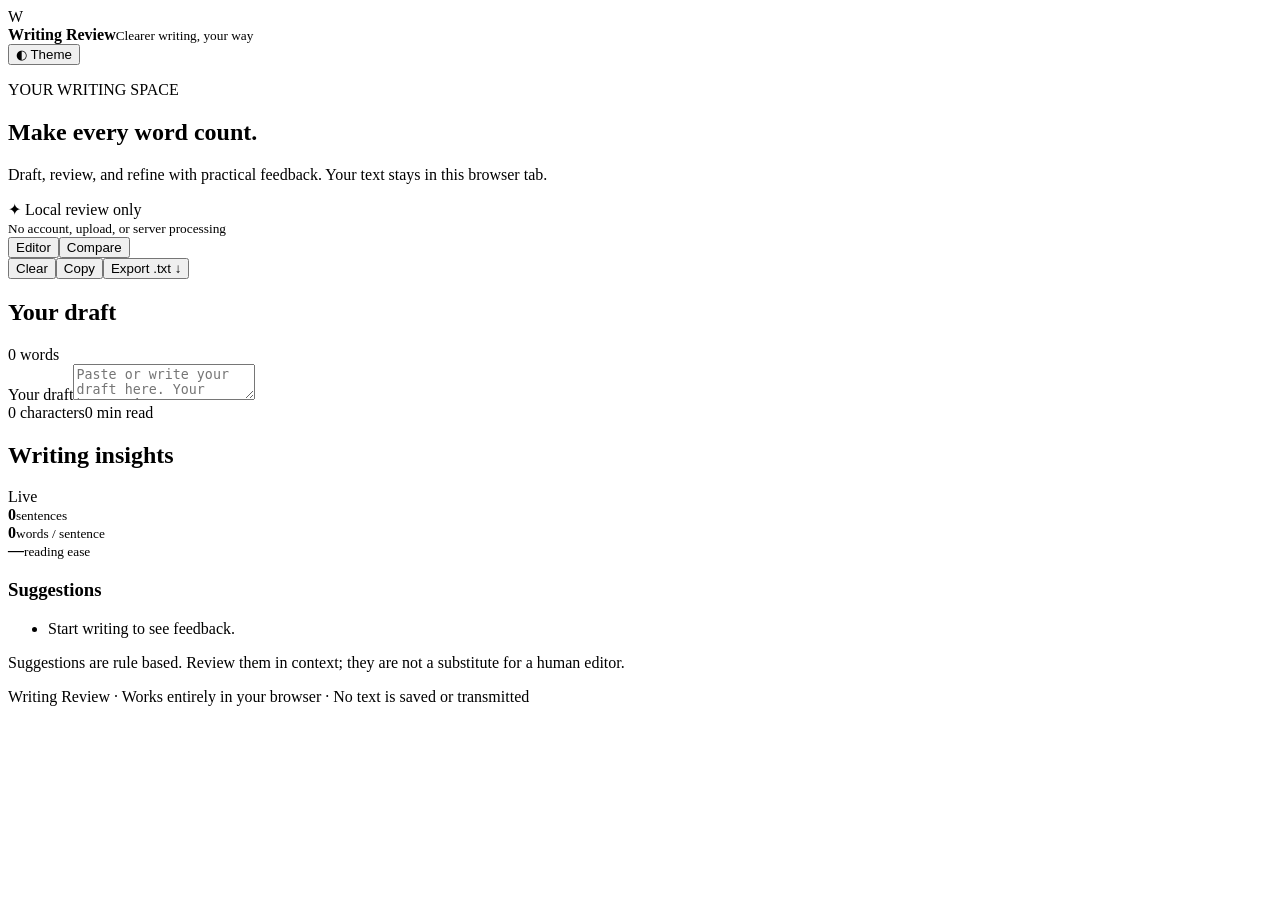
==== index.html @ 8631af70 "Add index.html" ====
<!doctype html>
<html lang="en">
<head>
  <meta charset="utf-8"><meta name="viewport" content="width=device-width,initial-scale=1">
  <title>Writing Review</title>
  <meta name="description" content="A private-in-your-browser writing review workspace.">
  <link rel="stylesheet" href="style.css">
</head>
<body>
  <header><div class="brand"><span class="mark">W</span><div><strong>Writing Review</strong><small>Clearer writing, your way</small></div></div><button id="theme" class="quiet" type="button" aria-label="Toggle color theme">◐ <span>Theme</span></button></header>
  <main>
    <section class="intro"><div><p class="eyebrow">YOUR WRITING SPACE</p><h1>Make every word count.</h1><p>Draft, review, and refine with practical feedback. Your text stays in this browser tab.</p></div><div class="privacy">✦ Local review only<br><small>No account, upload, or server processing</small></div></section>
    <div class="toolbar"><div class="tabs" role="tablist" aria-label="Workspace view"><button class="tab active" data-view="editor" role="tab" aria-selected="true">Editor</button><button class="tab" data-view="compare" role="tab" aria-selected="false">Compare</button></div><div class="actions"><button id="clear" class="quiet" type="button">Clear</button><button id="copy" class="quiet" type="button">Copy</button><button id="export" class="primary" type="button">Export .txt ↓</button></div></div>
    <div id="editor-view" class="workspace"><section class="panel editor"><div class="panel-head"><h2>Your draft</h2><span id="word-count">0 words</span></div><label class="sr-only" for="draft">Your draft</label><textarea id="draft" spellcheck="true" placeholder="Paste or write your draft here. Your browser’s spellchecker can help with spelling as you type."></textarea><div class="editor-foot"><span id="char-count">0 characters</span><span id="read-time">0 min read</span></div></section><aside class="panel feedback"><div class="panel-head"><h2>Writing insights</h2><span class="pill">Live</span></div><div class="metrics"><div><strong id="sentences">0</strong><small>sentences</small></div><div><strong id="avg-sentence">0</strong><small>words / sentence</small></div><div><strong id="reading-level">—</strong><small>reading ease</small></div></div><h3>Suggestions</h3><ul id="suggestions"><li>Start writing to see feedback.</li></ul><p class="note">Suggestions are rule based. Review them in context; they are not a substitute for a human editor.</p></aside></div>
    <div id="compare-view" class="workspace comparison" hidden><section class="panel"><div class="panel-head"><h2>Original</h2><span id="original-count">0 words</span></div><textarea id="original" aria-label="Original text" placeholder="Paste the original version here."></textarea></section><section class="panel"><div class="panel-head"><h2>Revised</h2><span id="revised-count">0 words</span></div><textarea id="revised" aria-label="Revised text" placeholder="Write or paste your revised version here."></textarea></section><p id="comparison-summary" class="comparison-summary">Add both versions to compare their length and readability.</p></div>
  </main><footer>Writing Review · Works entirely in your browser · No text is saved or transmitted</footer><div id="toast" role="status" aria-live="polite"></div><script src="script.js"></script>
</body></html>
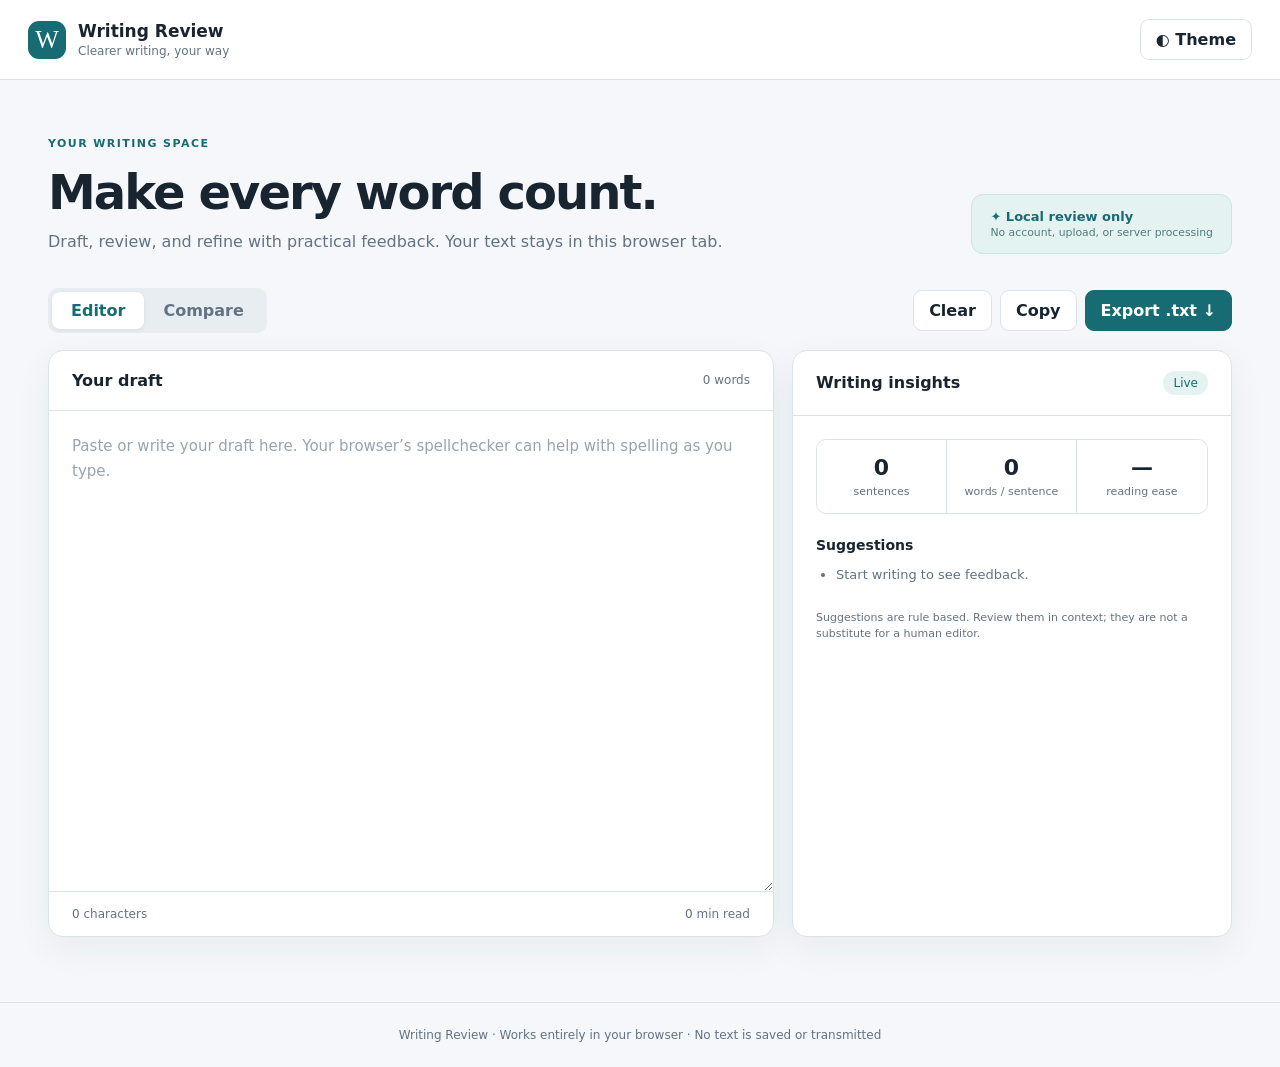
==== commit a2372640: "Restrict browser data access" ====
--- a/index.html
+++ b/index.html
@@ -2,6 +2,8 @@
 <html lang="en">
 <head>
   <meta charset="utf-8"><meta name="viewport" content="width=device-width,initial-scale=1">
+  <meta http-equiv="Content-Security-Policy" content="default-src 'none'; script-src 'self'; style-src 'self'; connect-src 'none'; img-src 'none'; font-src 'none'; object-src 'none'; form-action 'none'; base-uri 'none'">
+  <meta name="referrer" content="no-referrer">
   <title>Writing Review</title>
   <meta name="description" content="A private-in-your-browser writing review workspace.">
   <link rel="stylesheet" href="style.css">
--- a/style.css
+++ b/style.css
@@ -0,0 +1 @@
+:root{font-family:Inter,ui-sans-serif,system-ui,-apple-system,BlinkMacSystemFont,"Segoe UI",sans-serif;color:#182531;background:#f5f7fa;--card:#fff;--line:#dce3ea;--muted:#627383;--accent:#176b72;--soft:#e4f3f1;--shadow:0 12px 36px rgba(27,48,65,.06)}*{box-sizing:border-box}body{margin:0;min-height:100vh}button,textarea{font:inherit}button{cursor:pointer}header{height:80px;display:flex;align-items:center;justify-content:space-between;border-bottom:1px solid var(--line);padding:0 max(28px,calc((100vw - 1240px)/2));background:var(--card)}.brand{display:flex;align-items:center;gap:12px}.brand strong,.brand small{display:block}.brand strong{font-size:17px}.brand small{font-size:12px;color:var(--muted);margin-top:3px}.mark{width:38px;height:38px;border-radius:11px;background:#176b72;color:white;display:grid;place-items:center;font-family:Georgia,serif;font-size:25px}main{max-width:1240px;margin:auto;padding:45px 28px 65px}.intro{display:flex;align-items:end;justify-content:space-between;gap:24px;margin-bottom:34px}.eyebrow{color:var(--accent);font-weight:750;letter-spacing:.13em;font-size:11px}h1{font-size:clamp(31px,4vw,48px);letter-spacing:-.04em;margin:9px 0 10px}p{line-height:1.5}.intro p:last-child{color:var(--muted);margin:0}.privacy{background:var(--soft);border:1px solid #c9e7e2;border-radius:12px;padding:14px 18px;color:#176b72;font-size:13px;font-weight:700;white-space:nowrap}.privacy small{font-weight:400;color:#507d7d}.toolbar{display:flex;align-items:center;justify-content:space-between;gap:18px;margin-bottom:17px}.tabs{background:#e8edf1;border-radius:10px;padding:4px;display:flex}.tab{border:0;background:transparent;color:var(--muted);padding:9px 19px;border-radius:8px;font-weight:650}.tab.active{background:var(--card);color:var(--accent);box-shadow:0 1px 5px #0001}.actions{display:flex;gap:8px}.quiet,.primary{border-radius:9px;padding:10px 15px;font-weight:650}.quiet{background:var(--card);border:1px solid var(--line);color:inherit}.primary{background:var(--accent);color:white;border:1px solid var(--accent)}.workspace{display:grid;grid-template-columns:minmax(0,1.65fr) minmax(295px,1fr);gap:18px}.panel{background:var(--card);border:1px solid var(--line);border-radius:15px;box-shadow:var(--shadow);overflow:hidden}.panel-head{display:flex;justify-content:space-between;align-items:center;padding:20px 23px;border-bottom:1px solid var(--line)}h2{font-size:16px;margin:0}.panel-head span,.editor-foot{color:var(--muted);font-size:12px}.editor textarea{height:480px}.panel textarea{display:block;width:100%;resize:vertical;border:0;outline:none;background:transparent;color:inherit;padding:23px;line-height:1.7;font-size:15px}.panel textarea::placeholder{color:#97a4b0}.editor-foot{border-top:1px solid var(--line);display:flex;justify-content:space-between;padding:15px 23px}.feedback{padding-bottom:20px}.pill{background:var(--soft);color:var(--accent)!important;border-radius:20px;padding:5px 10px}.metrics{display:grid;grid-template-columns:repeat(3,1fr);margin:23px;border:1px solid var(--line);border-radius:10px}.metrics div{text-align:center;padding:15px 5px;border-right:1px solid var(--line)}.metrics div:last-child{border:0}.metrics strong,.metrics small{display:block}.metrics strong{font-size:22px}.metrics small{color:var(--muted);font-size:11px;margin-top:5px}.feedback h3{font-size:14px;margin:22px 23px 12px}.feedback ul{margin:0 23px;padding-left:20px;color:var(--muted);line-height:1.55;font-size:13px}.feedback li{margin-bottom:11px}.note{font-size:11px;color:var(--muted);margin:25px 23px 0}.comparison{grid-template-columns:1fr 1fr}.comparison textarea{height:420px}.comparison-summary{grid-column:1/-1;background:var(--soft);border-radius:9px;padding:13px 18px;margin:0;color:var(--accent);font-size:13px}footer{text-align:center;color:var(--muted);font-size:12px;padding:25px;border-top:1px solid var(--line)}#toast{position:fixed;bottom:20px;right:20px;background:#243b40;color:white;border-radius:9px;padding:11px 16px;opacity:0;pointer-events:none;transition:opacity .2s}#toast.show{opacity:1}.sr-only{position:absolute;width:1px;height:1px;padding:0;margin:-1px;overflow:hidden;clip:rect(0,0,0,0);white-space:nowrap;border:0}[hidden]{display:none!important}:root.dark{color:#e8f0f2;background:#101b21;--card:#192a32;--line:#33454d;--muted:#a9b8c0;--accent:#70d4cc;--soft:#1e4144;--shadow:none}.dark .mark,.dark .primary{background:#287e7d;color:white;border-color:#287e7d}.dark .privacy{border-color:#336b69;color:#a5ebe4}.dark .privacy small{color:#b6d2d1}.dark .tabs{background:#263941}.dark .panel textarea::placeholder{color:#80949d}@media(max-width:850px){.workspace{grid-template-columns:1fr}.intro{align-items:start}.privacy{display:none}.comparison-summary{grid-column:1}.toolbar{flex-wrap:wrap}.actions{margin-left:auto}}@media(max-width:530px){header{padding:0 18px}main{padding:30px 16px}.toolbar{align-items:stretch}.tabs{width:100%}.tab{flex:1}.actions{width:100%;margin:0}.actions button{flex:1;padding:10px 8px;font-size:12px}.panel-head{padding:17px}.panel textarea{padding:17px}.metrics{margin:17px}.feedback h3,.feedback ul,.note{margin-left:17px;margin-right:17px}}
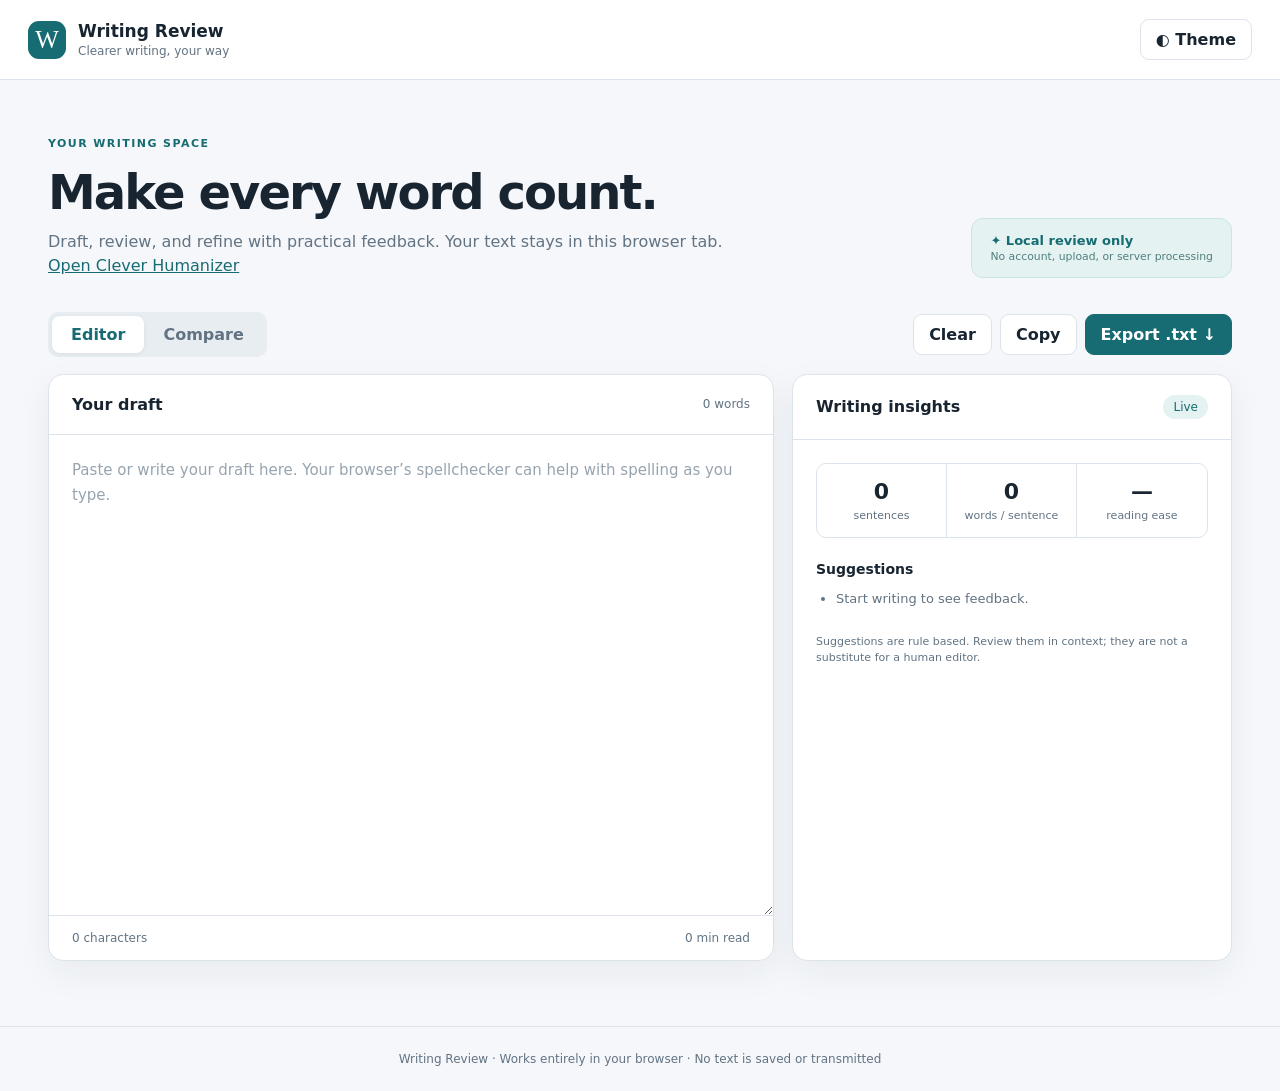
==== commit faaf6d60: "Link to optional Clever Humanizer widget" ====
--- a/index.html
+++ b/index.html
@@ -7,11 +7,12 @@
   <title>Writing Review</title>
   <meta name="description" content="A private-in-your-browser writing review workspace.">
   <link rel="stylesheet" href="style.css">
+  <link rel="stylesheet" href="clever.css">
 </head>
 <body>
   <header><div class="brand"><span class="mark">W</span><div><strong>Writing Review</strong><small>Clearer writing, your way</small></div></div><button id="theme" class="quiet" type="button" aria-label="Toggle color theme">◐ <span>Theme</span></button></header>
   <main>
-    <section class="intro"><div><p class="eyebrow">YOUR WRITING SPACE</p><h1>Make every word count.</h1><p>Draft, review, and refine with practical feedback. Your text stays in this browser tab.</p></div><div class="privacy">✦ Local review only<br><small>No account, upload, or server processing</small></div></section>
+    <section class="intro"><div><p class="eyebrow">YOUR WRITING SPACE</p><h1>Make every word count.</h1><p>Draft, review, and refine with practical feedback. Your text stays in this browser tab.<br><a class="clever-link" href="clever.html">Open Clever Humanizer</a></p></div><div class="privacy">✦ Local review only<br><small>No account, upload, or server processing</small></div></section>
     <div class="toolbar"><div class="tabs" role="tablist" aria-label="Workspace view"><button class="tab active" data-view="editor" role="tab" aria-selected="true">Editor</button><button class="tab" data-view="compare" role="tab" aria-selected="false">Compare</button></div><div class="actions"><button id="clear" class="quiet" type="button">Clear</button><button id="copy" class="quiet" type="button">Copy</button><button id="export" class="primary" type="button">Export .txt ↓</button></div></div>
     <div id="editor-view" class="workspace"><section class="panel editor"><div class="panel-head"><h2>Your draft</h2><span id="word-count">0 words</span></div><label class="sr-only" for="draft">Your draft</label><textarea id="draft" spellcheck="true" placeholder="Paste or write your draft here. Your browser’s spellchecker can help with spelling as you type."></textarea><div class="editor-foot"><span id="char-count">0 characters</span><span id="read-time">0 min read</span></div></section><aside class="panel feedback"><div class="panel-head"><h2>Writing insights</h2><span class="pill">Live</span></div><div class="metrics"><div><strong id="sentences">0</strong><small>sentences</small></div><div><strong id="avg-sentence">0</strong><small>words / sentence</small></div><div><strong id="reading-level">—</strong><small>reading ease</small></div></div><h3>Suggestions</h3><ul id="suggestions"><li>Start writing to see feedback.</li></ul><p class="note">Suggestions are rule based. Review them in context; they are not a substitute for a human editor.</p></aside></div>
     <div id="compare-view" class="workspace comparison" hidden><section class="panel"><div class="panel-head"><h2>Original</h2><span id="original-count">0 words</span></div><textarea id="original" aria-label="Original text" placeholder="Paste the original version here."></textarea></section><section class="panel"><div class="panel-head"><h2>Revised</h2><span id="revised-count">0 words</span></div><textarea id="revised" aria-label="Revised text" placeholder="Write or paste your revised version here."></textarea></section><p id="comparison-summary" class="comparison-summary">Add both versions to compare their length and readability.</p></div>
--- a/clever.css
+++ b/clever.css
@@ -0,0 +1,36 @@
+.clever-page {
+  max-width: 1000px;
+}
+
+.clever-page a,
+.clever-link,
+header a {
+  color: var(--accent);
+}
+
+.clever-notice {
+  padding: clamp(16px, 4vw, 28px);
+  margin: 20px 0;
+}
+
+.clever-notice p {
+  max-width: 70ch;
+  color: var(--muted);
+}
+
+.clever-notice button:disabled {
+  opacity: 0.6;
+  cursor: default;
+}
+
+#clever-status:empty {
+  margin: 0;
+}
+
+#clever-frame iframe {
+  display: block;
+  width: 100%;
+  border: 1px solid var(--line);
+  border-radius: 15px;
+  background: var(--card);
+}
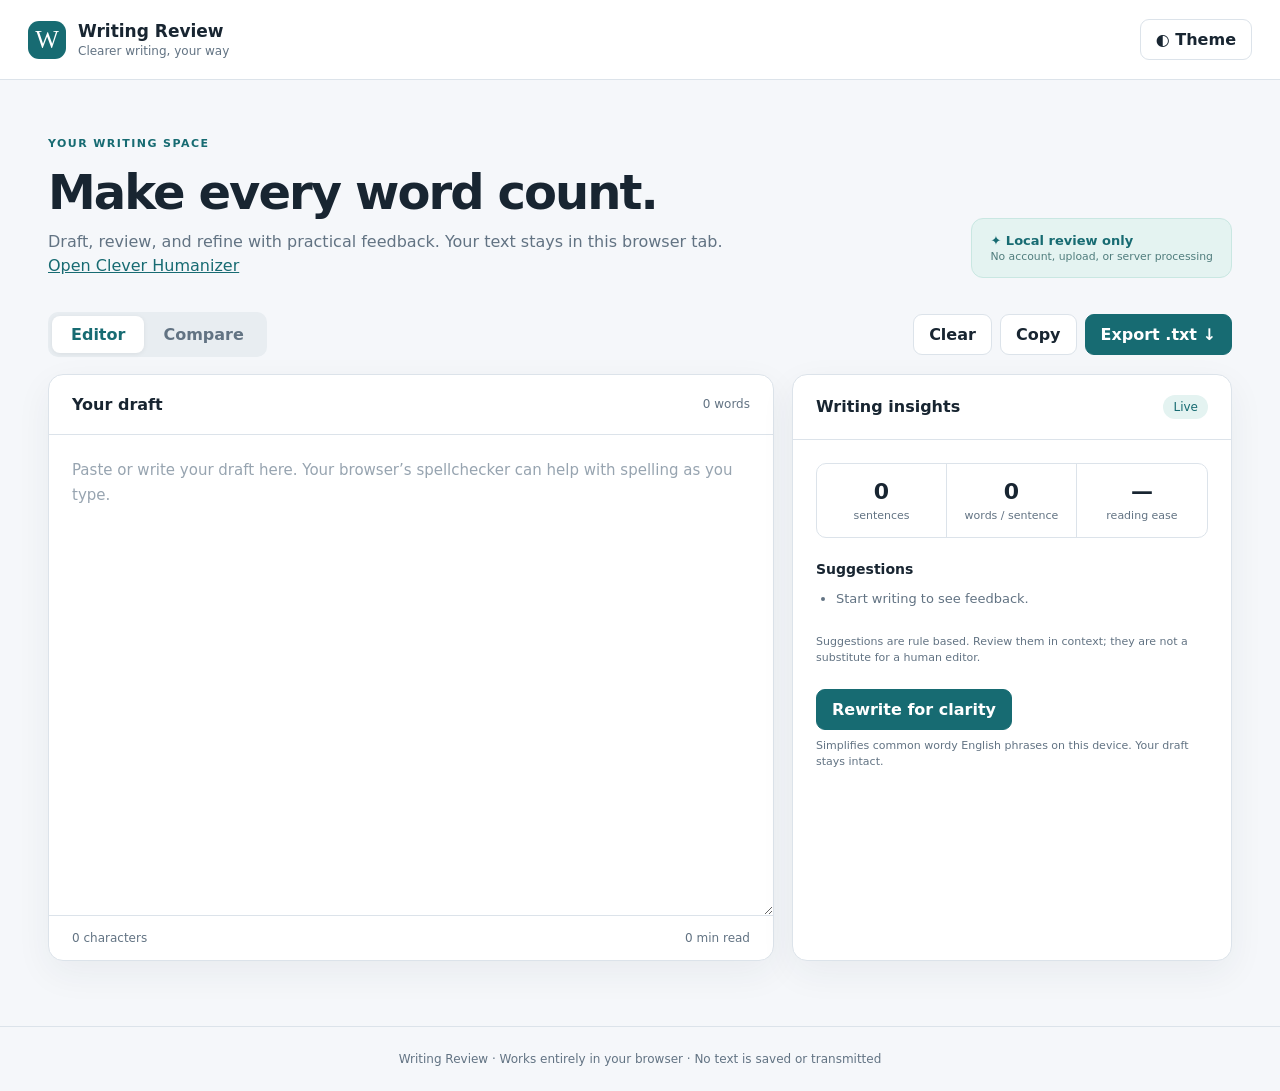
==== commit 9f678541: "Add Rewrite for clarity to the dashboard" ====
--- a/index.html
+++ b/index.html
@@ -8,13 +8,34 @@
   <meta name="description" content="A private-in-your-browser writing review workspace.">
   <link rel="stylesheet" href="style.css">
   <link rel="stylesheet" href="clever.css">
+  <link rel="stylesheet" href="rewrite.css">
 </head>
 <body>
   <header><div class="brand"><span class="mark">W</span><div><strong>Writing Review</strong><small>Clearer writing, your way</small></div></div><button id="theme" class="quiet" type="button" aria-label="Toggle color theme">◐ <span>Theme</span></button></header>
   <main>
     <section class="intro"><div><p class="eyebrow">YOUR WRITING SPACE</p><h1>Make every word count.</h1><p>Draft, review, and refine with practical feedback. Your text stays in this browser tab.<br><a class="clever-link" href="clever.html">Open Clever Humanizer</a></p></div><div class="privacy">✦ Local review only<br><small>No account, upload, or server processing</small></div></section>
     <div class="toolbar"><div class="tabs" role="tablist" aria-label="Workspace view"><button class="tab active" data-view="editor" role="tab" aria-selected="true">Editor</button><button class="tab" data-view="compare" role="tab" aria-selected="false">Compare</button></div><div class="actions"><button id="clear" class="quiet" type="button">Clear</button><button id="copy" class="quiet" type="button">Copy</button><button id="export" class="primary" type="button">Export .txt ↓</button></div></div>
-    <div id="editor-view" class="workspace"><section class="panel editor"><div class="panel-head"><h2>Your draft</h2><span id="word-count">0 words</span></div><label class="sr-only" for="draft">Your draft</label><textarea id="draft" spellcheck="true" placeholder="Paste or write your draft here. Your browser’s spellchecker can help with spelling as you type."></textarea><div class="editor-foot"><span id="char-count">0 characters</span><span id="read-time">0 min read</span></div></section><aside class="panel feedback"><div class="panel-head"><h2>Writing insights</h2><span class="pill">Live</span></div><div class="metrics"><div><strong id="sentences">0</strong><small>sentences</small></div><div><strong id="avg-sentence">0</strong><small>words / sentence</small></div><div><strong id="reading-level">—</strong><small>reading ease</small></div></div><h3>Suggestions</h3><ul id="suggestions"><li>Start writing to see feedback.</li></ul><p class="note">Suggestions are rule based. Review them in context; they are not a substitute for a human editor.</p></aside></div>
+    <div id="editor-view" class="workspace"><section class="panel editor"><div class="panel-head"><h2>Your draft</h2><span id="word-count">0 words</span></div><label class="sr-only" for="draft">Your draft</label><textarea id="draft" spellcheck="true" placeholder="Paste or write your draft here. Your browser’s spellchecker can help with spelling as you type."></textarea><div class="editor-foot"><span id="char-count">0 characters</span><span id="read-time">0 min read</span></div></section><aside class="panel feedback"><div class="panel-head"><h2>Writing insights</h2><span class="pill">Live</span></div><div class="metrics"><div><strong id="sentences">0</strong><small>sentences</small></div><div><strong id="avg-sentence">0</strong><small>words / sentence</small></div><div><strong id="reading-level">—</strong><small>reading ease</small></div></div><h3>Suggestions</h3><ul id="suggestions"><li>Start writing to see feedback.</li></ul><p class="note">Suggestions are rule based. Review them in context; they are not a substitute for a human editor.</p>
+      <div class="rewrite-tools">
+        <button class="primary" id="rewrite-draft" type="button" aria-controls="rewrite-result">Rewrite for clarity</button>
+        <p class="note">Simplifies common wordy English phrases on this device. Your draft stays intact.</p>
+        <p id="rewrite-status" role="status"></p>
+      </div>
+    </aside>
+      <section class="panel rewrite-output" id="rewrite-result" hidden>
+        <div class="panel-head">
+          <h2>Suggested revision</h2>
+          <button class="quiet" id="copy-rewrite" type="button">Copy revision</button>
+        </div>
+        <label class="sr-only" for="rewrite-output">Suggested revision</label>
+        <textarea id="rewrite-output" rows="7" readonly spellcheck="false" aria-describedby="rewrite-outcome"></textarea>
+        <div class="editor-foot">
+          <span id="rewrite-outcome"></span>
+          <span id="rewrite-copy-status" role="status"></span>
+        </div>
+      </section>
+    </div>
     <div id="compare-view" class="workspace comparison" hidden><section class="panel"><div class="panel-head"><h2>Original</h2><span id="original-count">0 words</span></div><textarea id="original" aria-label="Original text" placeholder="Paste the original version here."></textarea></section><section class="panel"><div class="panel-head"><h2>Revised</h2><span id="revised-count">0 words</span></div><textarea id="revised" aria-label="Revised text" placeholder="Write or paste your revised version here."></textarea></section><p id="comparison-summary" class="comparison-summary">Add both versions to compare their length and readability.</p></div>
   </main><footer>Writing Review · Works entirely in your browser · No text is saved or transmitted</footer><div id="toast" role="status" aria-live="polite"></div><script src="script.js"></script>
+  <script src="rewrite.js"></script>
 </body></html>
--- a/rewrite.css
+++ b/rewrite.css
@@ -0,0 +1,36 @@
+.rewrite-tools {
+  margin: 22px 23px 0;
+}
+
+.rewrite-tools .note {
+  margin: 8px 0 0;
+}
+
+.rewrite-output {
+  grid-column: 1 / -1;
+}
+
+.rewrite-output textarea {
+  min-height: 145px;
+}
+
+.rewrite-output textarea:focus-visible {
+  outline: 2px solid var(--accent);
+  outline-offset: -3px;
+}
+
+.rewrite-output .editor-foot {
+  flex-wrap: wrap;
+  align-items: center;
+  gap: 8px;
+}
+
+#rewrite-status {
+  margin: 0;
+  color: var(--muted);
+}
+
+#rewrite-status:empty,
+#rewrite-copy-status:empty {
+  display: none;
+}
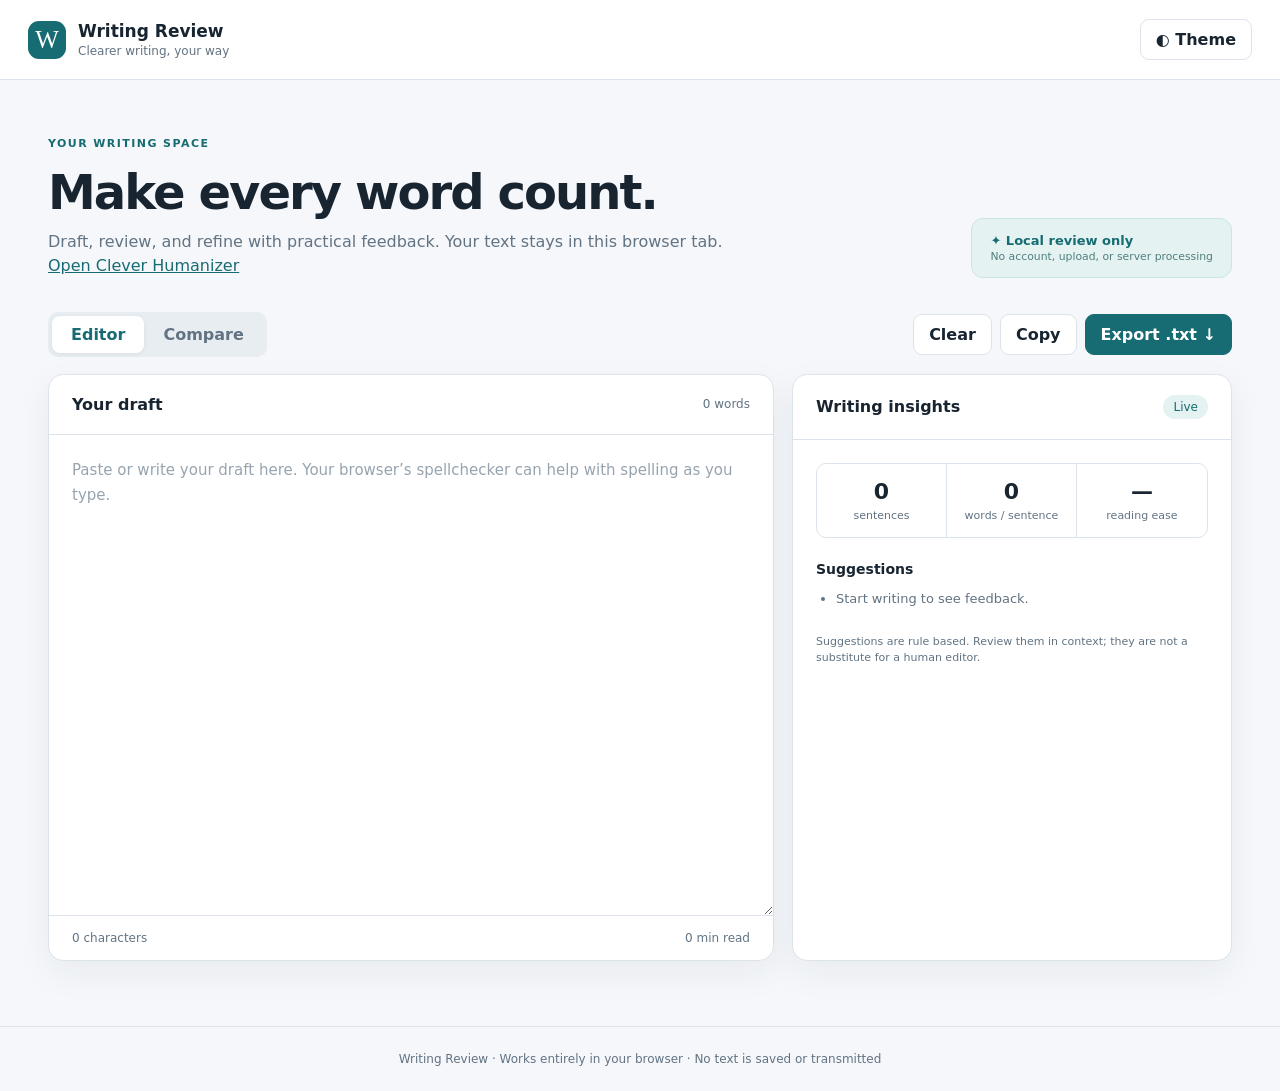
==== commit b095dac9: "Restore dashboard before Rewrite for clarity" ====
--- a/index.html
+++ b/index.html
@@ -8,34 +8,13 @@
   <meta name="description" content="A private-in-your-browser writing review workspace.">
   <link rel="stylesheet" href="style.css">
   <link rel="stylesheet" href="clever.css">
-  <link rel="stylesheet" href="rewrite.css">
 </head>
 <body>
   <header><div class="brand"><span class="mark">W</span><div><strong>Writing Review</strong><small>Clearer writing, your way</small></div></div><button id="theme" class="quiet" type="button" aria-label="Toggle color theme">◐ <span>Theme</span></button></header>
   <main>
     <section class="intro"><div><p class="eyebrow">YOUR WRITING SPACE</p><h1>Make every word count.</h1><p>Draft, review, and refine with practical feedback. Your text stays in this browser tab.<br><a class="clever-link" href="clever.html">Open Clever Humanizer</a></p></div><div class="privacy">✦ Local review only<br><small>No account, upload, or server processing</small></div></section>
     <div class="toolbar"><div class="tabs" role="tablist" aria-label="Workspace view"><button class="tab active" data-view="editor" role="tab" aria-selected="true">Editor</button><button class="tab" data-view="compare" role="tab" aria-selected="false">Compare</button></div><div class="actions"><button id="clear" class="quiet" type="button">Clear</button><button id="copy" class="quiet" type="button">Copy</button><button id="export" class="primary" type="button">Export .txt ↓</button></div></div>
-    <div id="editor-view" class="workspace"><section class="panel editor"><div class="panel-head"><h2>Your draft</h2><span id="word-count">0 words</span></div><label class="sr-only" for="draft">Your draft</label><textarea id="draft" spellcheck="true" placeholder="Paste or write your draft here. Your browser’s spellchecker can help with spelling as you type."></textarea><div class="editor-foot"><span id="char-count">0 characters</span><span id="read-time">0 min read</span></div></section><aside class="panel feedback"><div class="panel-head"><h2>Writing insights</h2><span class="pill">Live</span></div><div class="metrics"><div><strong id="sentences">0</strong><small>sentences</small></div><div><strong id="avg-sentence">0</strong><small>words / sentence</small></div><div><strong id="reading-level">—</strong><small>reading ease</small></div></div><h3>Suggestions</h3><ul id="suggestions"><li>Start writing to see feedback.</li></ul><p class="note">Suggestions are rule based. Review them in context; they are not a substitute for a human editor.</p>
-      <div class="rewrite-tools">
-        <button class="primary" id="rewrite-draft" type="button" aria-controls="rewrite-result">Rewrite for clarity</button>
-        <p class="note">Simplifies common wordy English phrases on this device. Your draft stays intact.</p>
-        <p id="rewrite-status" role="status"></p>
-      </div>
-    </aside>
-      <section class="panel rewrite-output" id="rewrite-result" hidden>
-        <div class="panel-head">
-          <h2>Suggested revision</h2>
-          <button class="quiet" id="copy-rewrite" type="button">Copy revision</button>
-        </div>
-        <label class="sr-only" for="rewrite-output">Suggested revision</label>
-        <textarea id="rewrite-output" rows="7" readonly spellcheck="false" aria-describedby="rewrite-outcome"></textarea>
-        <div class="editor-foot">
-          <span id="rewrite-outcome"></span>
-          <span id="rewrite-copy-status" role="status"></span>
-        </div>
-      </section>
-    </div>
+    <div id="editor-view" class="workspace"><section class="panel editor"><div class="panel-head"><h2>Your draft</h2><span id="word-count">0 words</span></div><label class="sr-only" for="draft">Your draft</label><textarea id="draft" spellcheck="true" placeholder="Paste or write your draft here. Your browser’s spellchecker can help with spelling as you type."></textarea><div class="editor-foot"><span id="char-count">0 characters</span><span id="read-time">0 min read</span></div></section><aside class="panel feedback"><div class="panel-head"><h2>Writing insights</h2><span class="pill">Live</span></div><div class="metrics"><div><strong id="sentences">0</strong><small>sentences</small></div><div><strong id="avg-sentence">0</strong><small>words / sentence</small></div><div><strong id="reading-level">—</strong><small>reading ease</small></div></div><h3>Suggestions</h3><ul id="suggestions"><li>Start writing to see feedback.</li></ul><p class="note">Suggestions are rule based. Review them in context; they are not a substitute for a human editor.</p></aside></div>
     <div id="compare-view" class="workspace comparison" hidden><section class="panel"><div class="panel-head"><h2>Original</h2><span id="original-count">0 words</span></div><textarea id="original" aria-label="Original text" placeholder="Paste the original version here."></textarea></section><section class="panel"><div class="panel-head"><h2>Revised</h2><span id="revised-count">0 words</span></div><textarea id="revised" aria-label="Revised text" placeholder="Write or paste your revised version here."></textarea></section><p id="comparison-summary" class="comparison-summary">Add both versions to compare their length and readability.</p></div>
   </main><footer>Writing Review · Works entirely in your browser · No text is saved or transmitted</footer><div id="toast" role="status" aria-live="polite"></div><script src="script.js"></script>
-  <script src="rewrite.js"></script>
 </body></html>
